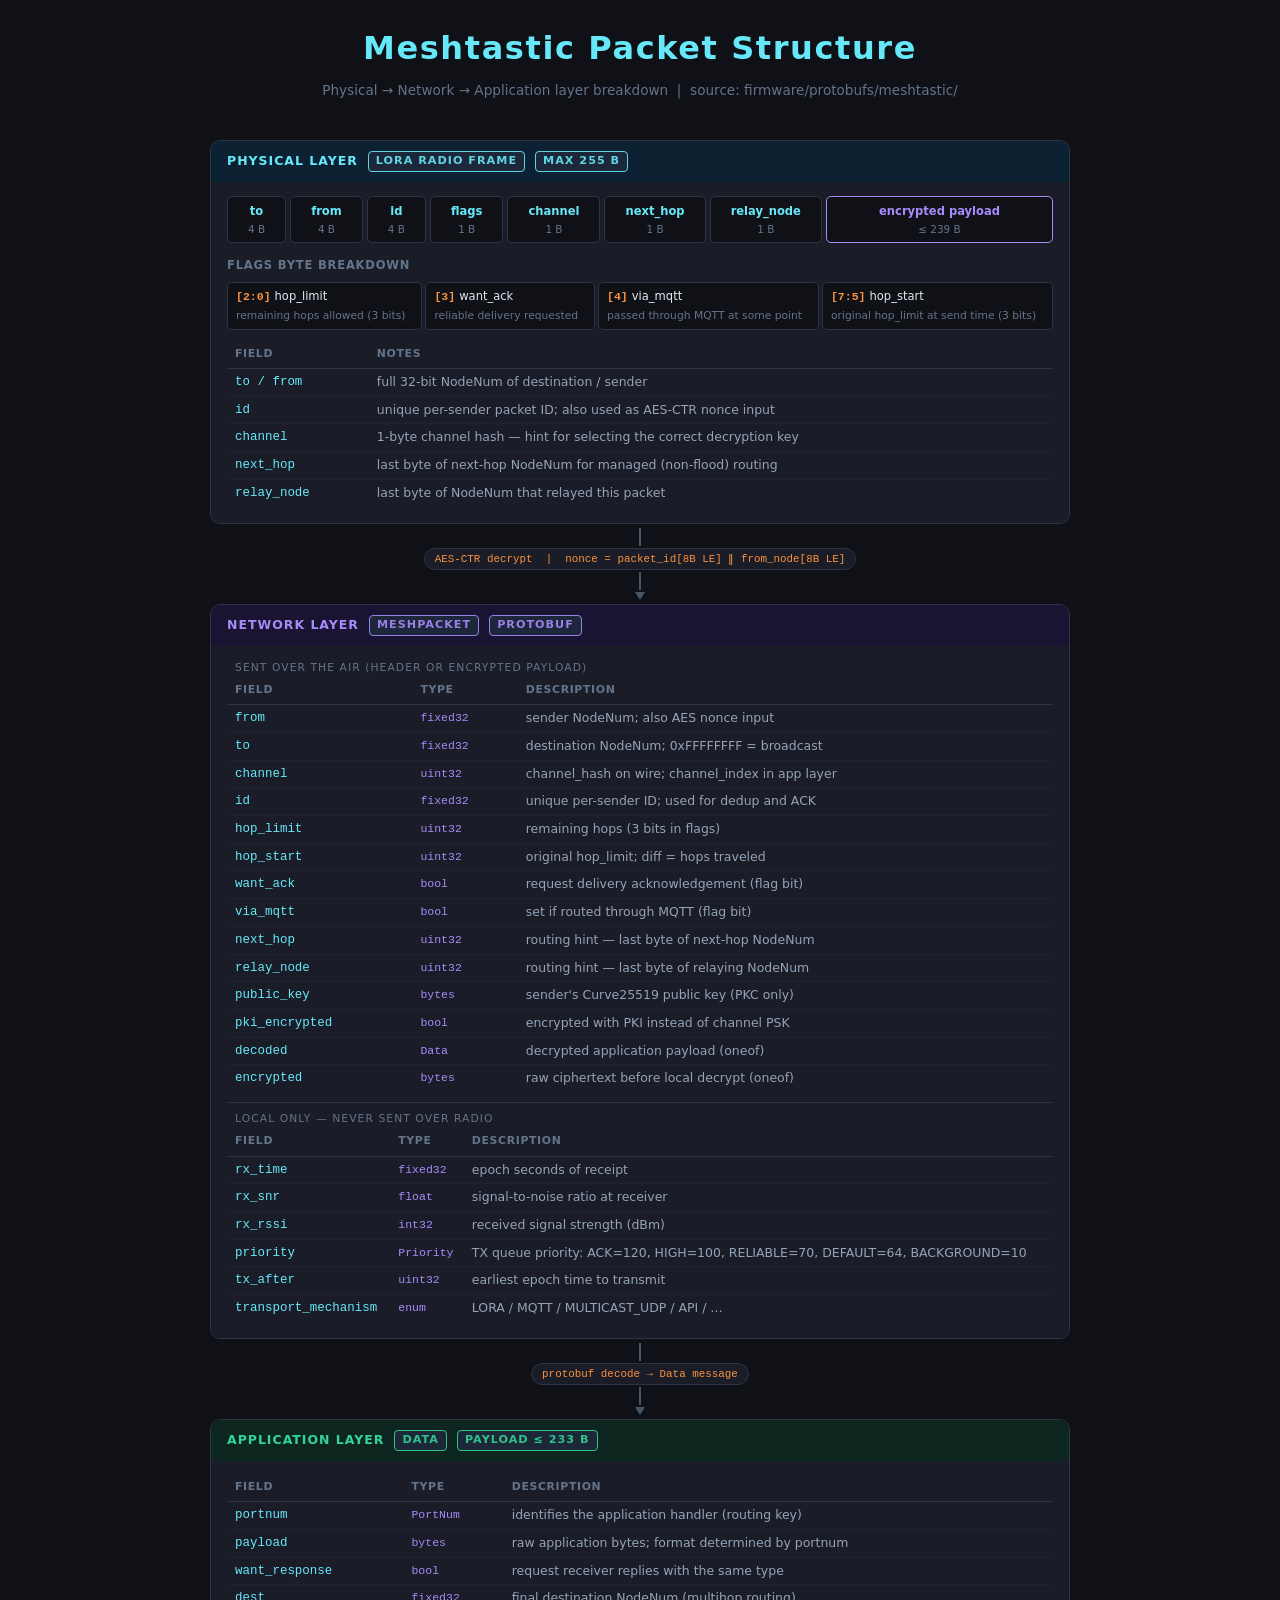
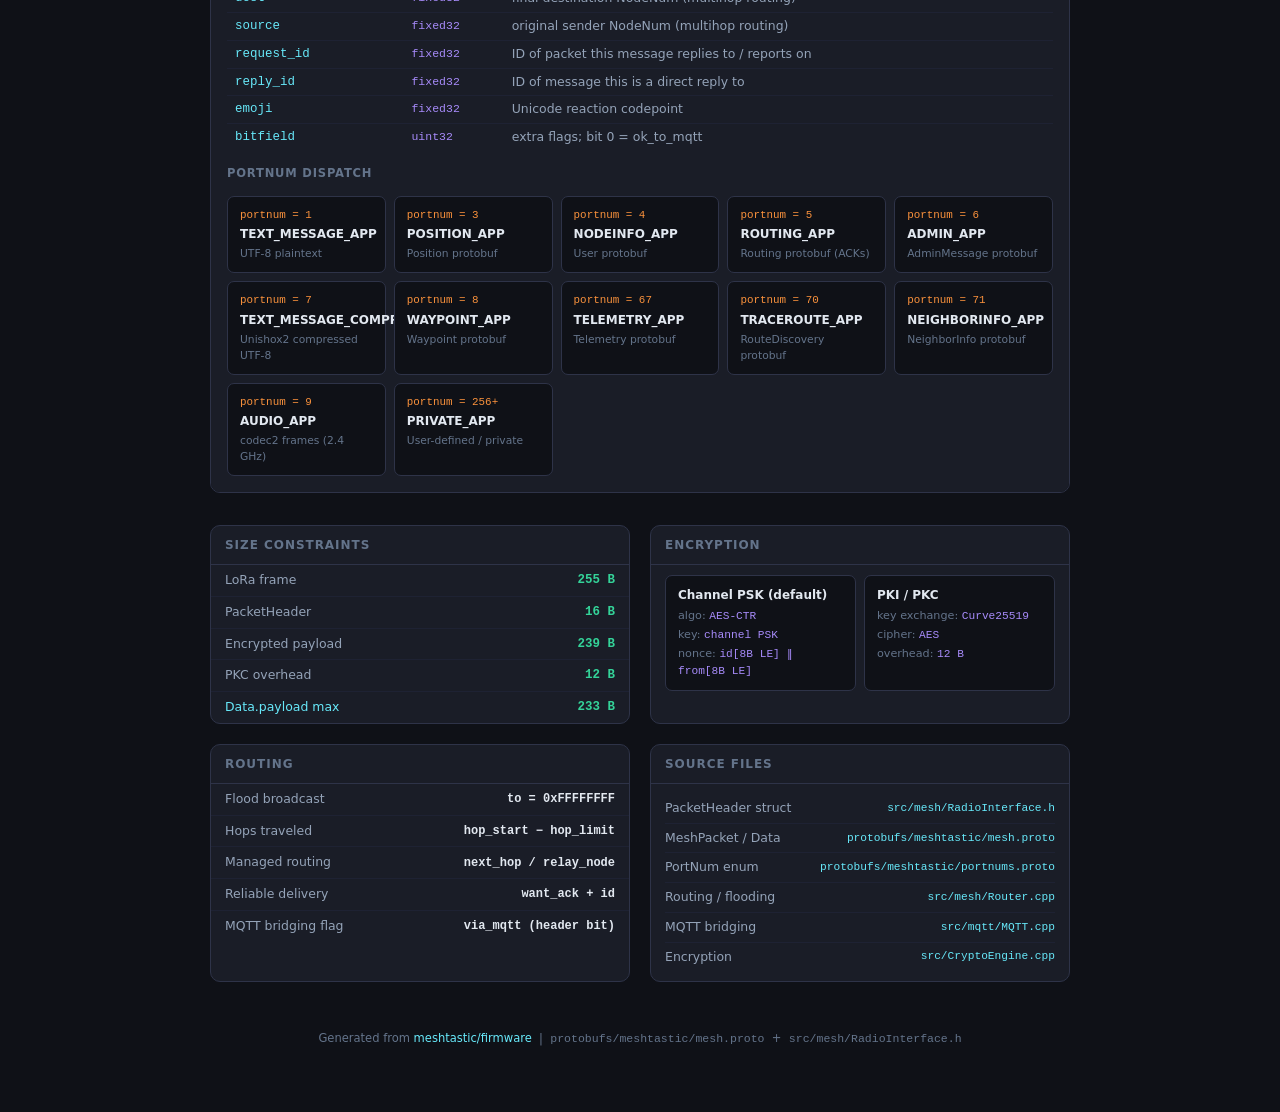
==== docs/MESHTASTIC_PACKET_DIAGRAM.html @ bd8e64f8 "Additiona Meshtastic documents pulled out form firmware" ====
<!DOCTYPE html>
<html lang="en">
<head>
  <meta charset="UTF-8" />
  <meta name="viewport" content="width=device-width, initial-scale=1.0" />
  <title>Meshtastic Packet Structure</title>
  <style>
    *, *::before, *::after { box-sizing: border-box; margin: 0; padding: 0; }

    :root {
      --bg:        #0f1117;
      --surface:   #1a1d27;
      --border:    #2e3348;
      --accent:    #67e8f9;   /* cyan */
      --accent2:   #a78bfa;   /* purple */
      --accent3:   #34d399;   /* green */
      --accent4:   #fb923c;   /* orange */
      --accent5:   #f472b6;   /* pink */
      --text:      #e2e8f0;
      --muted:     #64748b;
      --badge-bg:  #1e293b;
      --arrow:     #475569;
    }

    body {
      background: var(--bg);
      color: var(--text);
      font-family: 'Segoe UI', system-ui, sans-serif;
      font-size: 14px;
      line-height: 1.5;
      padding: 24px 16px 64px;
    }

    h1 {
      text-align: center;
      font-size: clamp(1.2rem, 4vw, 2rem);
      color: var(--accent);
      letter-spacing: 0.05em;
      margin-bottom: 8px;
    }
    .subtitle {
      text-align: center;
      color: var(--muted);
      font-size: 0.85rem;
      margin-bottom: 40px;
    }

    /* ── layout spine ── */
    .diagram {
      max-width: 860px;
      margin: 0 auto;
      display: flex;
      flex-direction: column;
      align-items: center;
      gap: 0;
    }

    /* ── generic layer card ── */
    .layer {
      width: 100%;
      border: 1px solid var(--border);
      border-radius: 10px;
      overflow: hidden;
    }

    .layer-header {
      display: flex;
      align-items: center;
      gap: 10px;
      padding: 10px 16px;
      font-size: 0.78rem;
      font-weight: 700;
      letter-spacing: 0.08em;
      text-transform: uppercase;
    }
    .layer-header .badge {
      background: var(--badge-bg);
      border: 1px solid currentColor;
      border-radius: 4px;
      padding: 1px 7px;
      font-size: 0.7rem;
      opacity: 0.9;
      white-space: nowrap;
    }
    .layer-body {
      padding: 14px 16px 16px;
      background: var(--surface);
    }

    /* ── physical layer colours ── */
    .layer-physical .layer-header { background: #0c2233; color: var(--accent); }
    .layer-network  .layer-header { background: #1a1433; color: var(--accent2); }
    .layer-app      .layer-header { background: #0d2620; color: var(--accent3); }

    /* ── header byte strip ── */
    .byte-strip {
      display: flex;
      flex-wrap: wrap;
      gap: 4px;
      margin-bottom: 14px;
    }
    .byte-cell {
      flex: 1 1 auto;
      min-width: 48px;
      text-align: center;
      border: 1px solid var(--border);
      border-radius: 5px;
      padding: 6px 4px 4px;
      background: var(--bg);
    }
    .byte-cell .field-name {
      font-size: 0.72rem;
      font-weight: 700;
      color: var(--accent);
      display: block;
    }
    .byte-cell .field-size {
      font-size: 0.65rem;
      color: var(--muted);
      display: block;
      margin-top: 2px;
    }

    /* ── flags detail ── */
    .flags-strip {
      display: flex;
      gap: 3px;
      flex-wrap: wrap;
      margin-bottom: 12px;
    }
    .flag-bit {
      flex: 1 1 auto;
      min-width: 80px;
      background: var(--bg);
      border: 1px solid var(--border);
      border-radius: 5px;
      padding: 5px 8px;
      font-size: 0.72rem;
    }
    .flag-bit .bits { color: var(--accent4); font-weight: 700; font-family: monospace; }
    .flag-bit .name { color: var(--text); margin-left: 4px; }
    .flag-bit .desc { color: var(--muted); display: block; margin-top: 2px; font-size: 0.67rem; }

    /* ── field table ── */
    .field-table {
      width: 100%;
      border-collapse: collapse;
      font-size: 0.78rem;
    }
    .field-table th {
      text-align: left;
      color: var(--muted);
      font-weight: 600;
      font-size: 0.68rem;
      text-transform: uppercase;
      letter-spacing: 0.06em;
      padding: 4px 8px 6px;
      border-bottom: 1px solid var(--border);
    }
    .field-table td {
      padding: 4px 8px;
      border-bottom: 1px solid #1e2233;
      vertical-align: top;
    }
    .field-table tr:last-child td { border-bottom: none; }
    .field-table tr:hover td { background: rgba(255,255,255,0.02); }

    .fname { font-family: 'Cascadia Code', 'Fira Code', monospace; color: var(--accent); }
    .ftype { font-family: monospace; color: var(--accent2); font-size: 0.72rem; }
    .fdesc { color: #94a3b8; }

    .section-label {
      font-size: 0.67rem;
      text-transform: uppercase;
      letter-spacing: 0.1em;
      color: var(--muted);
      padding: 8px 8px 2px;
      border-top: 1px solid var(--border);
    }
    .section-label:first-of-type { border-top: none; padding-top: 0; }

    /* ── arrow connector ── */
    .arrow-connector {
      display: flex;
      flex-direction: column;
      align-items: center;
      gap: 2px;
      padding: 4px 0;
      color: var(--muted);
      font-size: 0.72rem;
    }
    .arrow-connector .arrow-line {
      width: 2px;
      height: 18px;
      background: var(--arrow);
    }
    .arrow-connector .arrow-label {
      background: var(--surface);
      border: 1px solid var(--border);
      border-radius: 20px;
      padding: 2px 10px;
      font-family: monospace;
      font-size: 0.68rem;
      color: var(--accent4);
      white-space: nowrap;
    }
    .arrow-connector .arrow-head {
      width: 0;
      height: 0;
      border-left: 5px solid transparent;
      border-right: 5px solid transparent;
      border-top: 8px solid var(--arrow);
    }

    /* ── portnum grid ── */
    .portnum-grid {
      display: grid;
      grid-template-columns: repeat(auto-fill, minmax(155px, 1fr));
      gap: 8px;
      margin-top: 14px;
    }
    .portnum-card {
      background: var(--bg);
      border: 1px solid var(--border);
      border-radius: 7px;
      padding: 10px 12px;
      font-size: 0.75rem;
    }
    .portnum-card .pnum {
      font-family: monospace;
      font-size: 0.68rem;
      color: var(--accent4);
      display: block;
      margin-bottom: 2px;
    }
    .portnum-card .pname {
      font-weight: 700;
      color: var(--text);
      display: block;
    }
    .portnum-card .penc {
      color: var(--muted);
      font-size: 0.67rem;
      margin-top: 3px;
      display: block;
    }

    /* ── size table ── */
    .info-grid {
      display: grid;
      grid-template-columns: 1fr 1fr;
      gap: 20px;
      max-width: 860px;
      margin: 32px auto 0;
    }
    @media (max-width: 560px) { .info-grid { grid-template-columns: 1fr; } }

    .info-card {
      background: var(--surface);
      border: 1px solid var(--border);
      border-radius: 10px;
      overflow: hidden;
    }
    .info-card h3 {
      padding: 10px 14px;
      font-size: 0.75rem;
      text-transform: uppercase;
      letter-spacing: 0.08em;
      color: var(--muted);
      border-bottom: 1px solid var(--border);
    }
    .info-table {
      width: 100%;
      border-collapse: collapse;
      font-size: 0.78rem;
    }
    .info-table td {
      padding: 6px 14px;
      border-bottom: 1px solid #1e2233;
    }
    .info-table tr:last-child td { border-bottom: none; }
    .info-table td:first-child { color: #94a3b8; }
    .info-table td:last-child  { font-family: monospace; text-align: right; font-weight: 700; color: var(--accent3); }
    .info-table td.highlight   { color: var(--accent); }

    /* ── source files ── */
    .source-list {
      list-style: none;
      padding: 10px 14px;
      font-size: 0.78rem;
    }
    .source-list li {
      display: flex;
      justify-content: space-between;
      align-items: center;
      padding: 5px 0;
      border-bottom: 1px solid #1e2233;
      gap: 12px;
    }
    .source-list li:last-child { border-bottom: none; }
    .source-list .concept { color: #94a3b8; flex-shrink: 0; }
    .source-list .path {
      font-family: 'Cascadia Code', 'Fira Code', monospace;
      font-size: 0.7rem;
      color: var(--accent);
      text-align: right;
      word-break: break-all;
    }

    /* ── encryption section ── */
    .enc-grid {
      display: grid;
      grid-template-columns: 1fr 1fr;
      gap: 8px;
      margin-top: 0;
    }
    @media (max-width: 500px) { .enc-grid { grid-template-columns: 1fr; } }
    .enc-card {
      background: var(--bg);
      border: 1px solid var(--border);
      border-radius: 7px;
      padding: 10px 12px;
      font-size: 0.75rem;
    }
    .enc-card .enc-name { font-weight: 700; color: var(--text); display: block; margin-bottom: 4px; }
    .enc-card .enc-row  { color: var(--muted); font-size: 0.7rem; margin-top: 2px; }
    .enc-card .enc-val  { font-family: monospace; color: var(--accent2); }

    footer {
      text-align: center;
      margin-top: 48px;
      color: var(--muted);
      font-size: 0.72rem;
    }
    footer a { color: var(--accent); text-decoration: none; }
  </style>
</head>
<body>

<h1>Meshtastic Packet Structure</h1>
<p class="subtitle">Physical → Network → Application layer breakdown &nbsp;|&nbsp; source: firmware/protobufs/meshtastic/</p>

<div class="diagram">

  <!-- ══════════════════════════════════════════════════════════════
       PHYSICAL LAYER
  ════════════════════════════════════════════════════════════════ -->
  <div class="layer layer-physical">
    <div class="layer-header">
      Physical Layer
      <span class="badge">LoRa Radio Frame</span>
      <span class="badge">max 255 B</span>
    </div>
    <div class="layer-body">

      <div class="byte-strip">
        <div class="byte-cell">
          <span class="field-name">to</span>
          <span class="field-size">4 B</span>
        </div>
        <div class="byte-cell">
          <span class="field-name">from</span>
          <span class="field-size">4 B</span>
        </div>
        <div class="byte-cell">
          <span class="field-name">id</span>
          <span class="field-size">4 B</span>
        </div>
        <div class="byte-cell">
          <span class="field-name">flags</span>
          <span class="field-size">1 B</span>
        </div>
        <div class="byte-cell">
          <span class="field-name">channel</span>
          <span class="field-size">1 B</span>
        </div>
        <div class="byte-cell">
          <span class="field-name">next_hop</span>
          <span class="field-size">1 B</span>
        </div>
        <div class="byte-cell">
          <span class="field-name">relay_node</span>
          <span class="field-size">1 B</span>
        </div>
        <div class="byte-cell" style="flex-grow:3; border-color: var(--accent2);">
          <span class="field-name" style="color:var(--accent2);">encrypted payload</span>
          <span class="field-size">≤ 239 B</span>
        </div>
      </div>

      <div style="font-size:0.72rem; color:var(--muted); margin-bottom:8px; font-weight:600; text-transform:uppercase; letter-spacing:0.07em;">
        flags byte breakdown
      </div>
      <div class="flags-strip">
        <div class="flag-bit">
          <span class="bits">[2:0]</span><span class="name">hop_limit</span>
          <span class="desc">remaining hops allowed (3 bits)</span>
        </div>
        <div class="flag-bit">
          <span class="bits">[3]</span><span class="name">want_ack</span>
          <span class="desc">reliable delivery requested</span>
        </div>
        <div class="flag-bit">
          <span class="bits">[4]</span><span class="name">via_mqtt</span>
          <span class="desc">passed through MQTT at some point</span>
        </div>
        <div class="flag-bit">
          <span class="bits">[7:5]</span><span class="name">hop_start</span>
          <span class="desc">original hop_limit at send time (3 bits)</span>
        </div>
      </div>

      <table class="field-table">
        <thead><tr>
          <th>field</th><th>notes</th>
        </tr></thead>
        <tbody>
          <tr><td class="fname">to / from</td><td class="fdesc">full 32-bit NodeNum of destination / sender</td></tr>
          <tr><td class="fname">id</td><td class="fdesc">unique per-sender packet ID; also used as AES-CTR nonce input</td></tr>
          <tr><td class="fname">channel</td><td class="fdesc">1-byte channel hash — hint for selecting the correct decryption key</td></tr>
          <tr><td class="fname">next_hop</td><td class="fdesc">last byte of next-hop NodeNum for managed (non-flood) routing</td></tr>
          <tr><td class="fname">relay_node</td><td class="fdesc">last byte of NodeNum that relayed this packet</td></tr>
        </tbody>
      </table>
    </div>
  </div>

  <!-- arrow -->
  <div class="arrow-connector">
    <div class="arrow-line"></div>
    <div class="arrow-label">AES-CTR decrypt &nbsp;|&nbsp; nonce = packet_id[8B LE] ‖ from_node[8B LE]</div>
    <div class="arrow-line"></div>
    <div class="arrow-head"></div>
  </div>

  <!-- ══════════════════════════════════════════════════════════════
       NETWORK LAYER
  ════════════════════════════════════════════════════════════════ -->
  <div class="layer layer-network">
    <div class="layer-header">
      Network Layer
      <span class="badge">MeshPacket</span>
      <span class="badge">protobuf</span>
    </div>
    <div class="layer-body">

      <div class="section-label">Sent over the air (header or encrypted payload)</div>
      <table class="field-table">
        <thead><tr><th>field</th><th>type</th><th>description</th></tr></thead>
        <tbody>
          <tr><td class="fname">from</td>         <td class="ftype">fixed32</td> <td class="fdesc">sender NodeNum; also AES nonce input</td></tr>
          <tr><td class="fname">to</td>           <td class="ftype">fixed32</td> <td class="fdesc">destination NodeNum; 0xFFFFFFFF = broadcast</td></tr>
          <tr><td class="fname">channel</td>      <td class="ftype">uint32</td>  <td class="fdesc">channel_hash on wire; channel_index in app layer</td></tr>
          <tr><td class="fname">id</td>           <td class="ftype">fixed32</td> <td class="fdesc">unique per-sender ID; used for dedup and ACK</td></tr>
          <tr><td class="fname">hop_limit</td>    <td class="ftype">uint32</td>  <td class="fdesc">remaining hops (3 bits in flags)</td></tr>
          <tr><td class="fname">hop_start</td>    <td class="ftype">uint32</td>  <td class="fdesc">original hop_limit; diff = hops traveled</td></tr>
          <tr><td class="fname">want_ack</td>     <td class="ftype">bool</td>    <td class="fdesc">request delivery acknowledgement (flag bit)</td></tr>
          <tr><td class="fname">via_mqtt</td>     <td class="ftype">bool</td>    <td class="fdesc">set if routed through MQTT (flag bit)</td></tr>
          <tr><td class="fname">next_hop</td>     <td class="ftype">uint32</td>  <td class="fdesc">routing hint — last byte of next-hop NodeNum</td></tr>
          <tr><td class="fname">relay_node</td>   <td class="ftype">uint32</td>  <td class="fdesc">routing hint — last byte of relaying NodeNum</td></tr>
          <tr><td class="fname">public_key</td>   <td class="ftype">bytes</td>   <td class="fdesc">sender's Curve25519 public key (PKC only)</td></tr>
          <tr><td class="fname">pki_encrypted</td><td class="ftype">bool</td>    <td class="fdesc">encrypted with PKI instead of channel PSK</td></tr>
          <tr><td class="fname">decoded</td>      <td class="ftype">Data</td>    <td class="fdesc">decrypted application payload (oneof)</td></tr>
          <tr><td class="fname">encrypted</td>    <td class="ftype">bytes</td>   <td class="fdesc">raw ciphertext before local decrypt (oneof)</td></tr>
        </tbody>
      </table>

      <div class="section-label" style="margin-top:10px;">Local only — never sent over radio</div>
      <table class="field-table">
        <thead><tr><th>field</th><th>type</th><th>description</th></tr></thead>
        <tbody>
          <tr><td class="fname">rx_time</td>             <td class="ftype">fixed32</td> <td class="fdesc">epoch seconds of receipt</td></tr>
          <tr><td class="fname">rx_snr</td>              <td class="ftype">float</td>   <td class="fdesc">signal-to-noise ratio at receiver</td></tr>
          <tr><td class="fname">rx_rssi</td>             <td class="ftype">int32</td>   <td class="fdesc">received signal strength (dBm)</td></tr>
          <tr><td class="fname">priority</td>            <td class="ftype">Priority</td><td class="fdesc">TX queue priority: ACK=120, HIGH=100, RELIABLE=70, DEFAULT=64, BACKGROUND=10</td></tr>
          <tr><td class="fname">tx_after</td>            <td class="ftype">uint32</td>  <td class="fdesc">earliest epoch time to transmit</td></tr>
          <tr><td class="fname">transport_mechanism</td> <td class="ftype">enum</td>    <td class="fdesc">LORA / MQTT / MULTICAST_UDP / API / …</td></tr>
        </tbody>
      </table>
    </div>
  </div>

  <!-- arrow -->
  <div class="arrow-connector">
    <div class="arrow-line"></div>
    <div class="arrow-label">protobuf decode → Data message</div>
    <div class="arrow-line"></div>
    <div class="arrow-head"></div>
  </div>

  <!-- ══════════════════════════════════════════════════════════════
       APPLICATION LAYER
  ════════════════════════════════════════════════════════════════ -->
  <div class="layer layer-app">
    <div class="layer-header">
      Application Layer
      <span class="badge">Data</span>
      <span class="badge">payload ≤ 233 B</span>
    </div>
    <div class="layer-body">

      <table class="field-table">
        <thead><tr><th>field</th><th>type</th><th>description</th></tr></thead>
        <tbody>
          <tr><td class="fname">portnum</td>       <td class="ftype">PortNum</td>  <td class="fdesc">identifies the application handler (routing key)</td></tr>
          <tr><td class="fname">payload</td>       <td class="ftype">bytes</td>    <td class="fdesc">raw application bytes; format determined by portnum</td></tr>
          <tr><td class="fname">want_response</td> <td class="ftype">bool</td>     <td class="fdesc">request receiver replies with the same type</td></tr>
          <tr><td class="fname">dest</td>          <td class="ftype">fixed32</td>  <td class="fdesc">final destination NodeNum (multihop routing)</td></tr>
          <tr><td class="fname">source</td>        <td class="ftype">fixed32</td>  <td class="fdesc">original sender NodeNum (multihop routing)</td></tr>
          <tr><td class="fname">request_id</td>    <td class="ftype">fixed32</td>  <td class="fdesc">ID of packet this message replies to / reports on</td></tr>
          <tr><td class="fname">reply_id</td>      <td class="ftype">fixed32</td>  <td class="fdesc">ID of message this is a direct reply to</td></tr>
          <tr><td class="fname">emoji</td>         <td class="ftype">fixed32</td>  <td class="fdesc">Unicode reaction codepoint</td></tr>
          <tr><td class="fname">bitfield</td>      <td class="ftype">uint32</td>   <td class="fdesc">extra flags; bit 0 = ok_to_mqtt</td></tr>
        </tbody>
      </table>

      <!-- portnum grid -->
      <div style="font-size:0.72rem; color:var(--muted); margin: 14px 0 6px; font-weight:600; text-transform:uppercase; letter-spacing:0.07em;">
        PortNum dispatch
      </div>
      <div class="portnum-grid">
        <div class="portnum-card">
          <span class="pnum">portnum = 1</span>
          <span class="pname">TEXT_MESSAGE_APP</span>
          <span class="penc">UTF-8 plaintext</span>
        </div>
        <div class="portnum-card">
          <span class="pnum">portnum = 3</span>
          <span class="pname">POSITION_APP</span>
          <span class="penc">Position protobuf</span>
        </div>
        <div class="portnum-card">
          <span class="pnum">portnum = 4</span>
          <span class="pname">NODEINFO_APP</span>
          <span class="penc">User protobuf</span>
        </div>
        <div class="portnum-card">
          <span class="pnum">portnum = 5</span>
          <span class="pname">ROUTING_APP</span>
          <span class="penc">Routing protobuf (ACKs)</span>
        </div>
        <div class="portnum-card">
          <span class="pnum">portnum = 6</span>
          <span class="pname">ADMIN_APP</span>
          <span class="penc">AdminMessage protobuf</span>
        </div>
        <div class="portnum-card">
          <span class="pnum">portnum = 7</span>
          <span class="pname">TEXT_MESSAGE_COMPRESSED</span>
          <span class="penc">Unishox2 compressed UTF-8</span>
        </div>
        <div class="portnum-card">
          <span class="pnum">portnum = 8</span>
          <span class="pname">WAYPOINT_APP</span>
          <span class="penc">Waypoint protobuf</span>
        </div>
        <div class="portnum-card">
          <span class="pnum">portnum = 67</span>
          <span class="pname">TELEMETRY_APP</span>
          <span class="penc">Telemetry protobuf</span>
        </div>
        <div class="portnum-card">
          <span class="pnum">portnum = 70</span>
          <span class="pname">TRACEROUTE_APP</span>
          <span class="penc">RouteDiscovery protobuf</span>
        </div>
        <div class="portnum-card">
          <span class="pnum">portnum = 71</span>
          <span class="pname">NEIGHBORINFO_APP</span>
          <span class="penc">NeighborInfo protobuf</span>
        </div>
        <div class="portnum-card">
          <span class="pnum">portnum = 9</span>
          <span class="pname">AUDIO_APP</span>
          <span class="penc">codec2 frames (2.4 GHz)</span>
        </div>
        <div class="portnum-card">
          <span class="pnum">portnum = 256+</span>
          <span class="pname">PRIVATE_APP</span>
          <span class="penc">User-defined / private</span>
        </div>
      </div>
    </div>
  </div>

</div><!-- /diagram -->

<!-- ══════════════════════════════════════════════════════════════
     INFO CARDS
════════════════════════════════════════════════════════════════ -->
<div class="info-grid">

  <div class="info-card">
    <h3>Size Constraints</h3>
    <table class="info-table">
      <tr><td>LoRa frame</td>             <td>255 B</td></tr>
      <tr><td>PacketHeader</td>           <td>16 B</td></tr>
      <tr><td>Encrypted payload</td>      <td>239 B</td></tr>
      <tr><td>PKC overhead</td>           <td>12 B</td></tr>
      <tr><td class="highlight">Data.payload max</td><td>233 B</td></tr>
    </table>
  </div>

  <div class="info-card">
    <h3>Encryption</h3>
    <div style="padding: 10px 14px;">
      <div class="enc-grid">
        <div class="enc-card">
          <span class="enc-name">Channel PSK (default)</span>
          <div class="enc-row">algo: <span class="enc-val">AES-CTR</span></div>
          <div class="enc-row">key: <span class="enc-val">channel PSK</span></div>
          <div class="enc-row">nonce: <span class="enc-val">id[8B LE] ‖ from[8B LE]</span></div>
        </div>
        <div class="enc-card">
          <span class="enc-name">PKI / PKC</span>
          <div class="enc-row">key exchange: <span class="enc-val">Curve25519</span></div>
          <div class="enc-row">cipher: <span class="enc-val">AES</span></div>
          <div class="enc-row">overhead: <span class="enc-val">12 B</span></div>
        </div>
      </div>
    </div>
  </div>

  <div class="info-card">
    <h3>Routing</h3>
    <table class="info-table">
      <tr><td>Flood broadcast</td>       <td style="color:var(--text); font-family:monospace; font-size:0.75rem;">to = 0xFFFFFFFF</td></tr>
      <tr><td>Hops traveled</td>         <td style="color:var(--text); font-family:monospace; font-size:0.75rem;">hop_start − hop_limit</td></tr>
      <tr><td>Managed routing</td>       <td style="color:var(--text); font-family:monospace; font-size:0.75rem;">next_hop / relay_node</td></tr>
      <tr><td>Reliable delivery</td>     <td style="color:var(--text); font-family:monospace; font-size:0.75rem;">want_ack + id</td></tr>
      <tr><td>MQTT bridging flag</td>    <td style="color:var(--text); font-family:monospace; font-size:0.75rem;">via_mqtt (header bit)</td></tr>
    </table>
  </div>

  <div class="info-card">
    <h3>Source Files</h3>
    <ul class="source-list">
      <li><span class="concept">PacketHeader struct</span>  <span class="path">src/mesh/RadioInterface.h</span></li>
      <li><span class="concept">MeshPacket / Data</span>    <span class="path">protobufs/meshtastic/mesh.proto</span></li>
      <li><span class="concept">PortNum enum</span>          <span class="path">protobufs/meshtastic/portnums.proto</span></li>
      <li><span class="concept">Routing / flooding</span>   <span class="path">src/mesh/Router.cpp</span></li>
      <li><span class="concept">MQTT bridging</span>         <span class="path">src/mqtt/MQTT.cpp</span></li>
      <li><span class="concept">Encryption</span>            <span class="path">src/CryptoEngine.cpp</span></li>
    </ul>
  </div>

</div>

<footer>
  Generated from <a href="https://github.com/meshtastic/firmware">meshtastic/firmware</a> &nbsp;|&nbsp;
  <code>protobufs/meshtastic/mesh.proto</code> &nbsp;+&nbsp; <code>src/mesh/RadioInterface.h</code>
</footer>

</body>
</html>
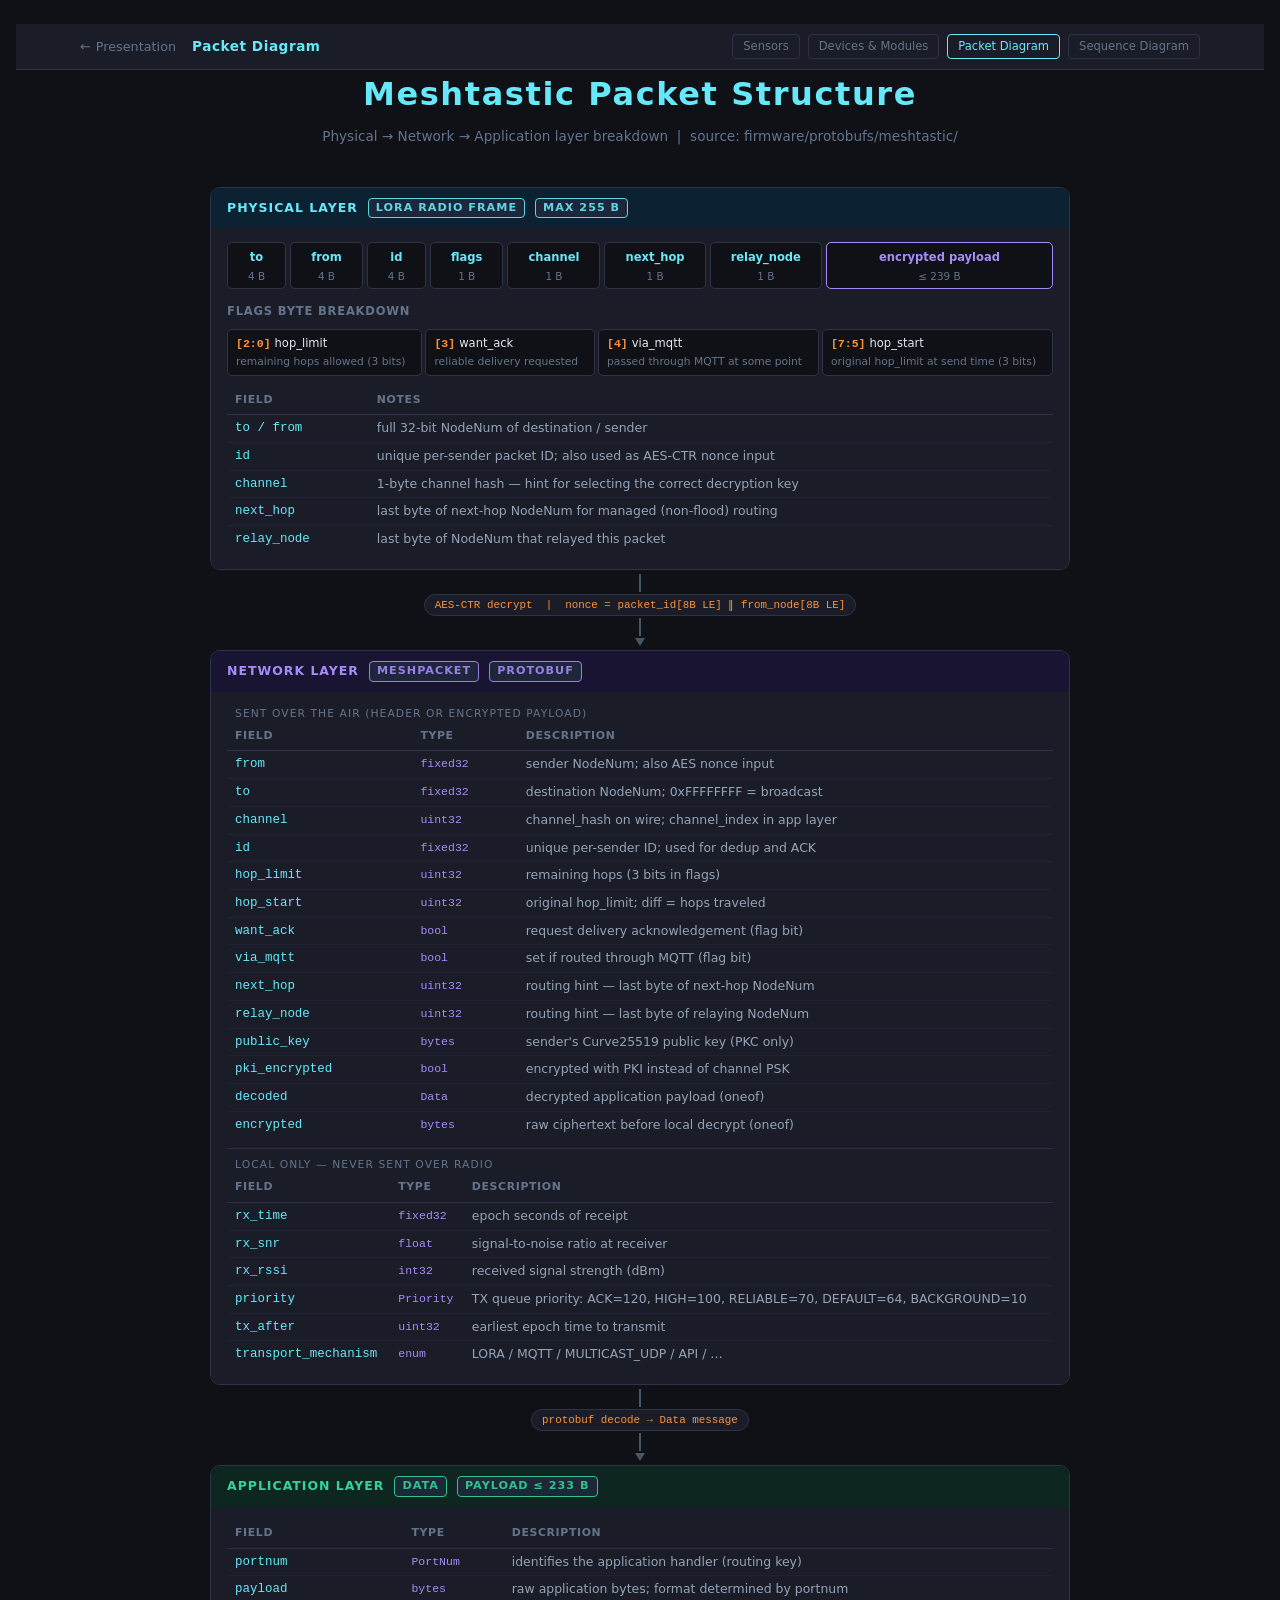
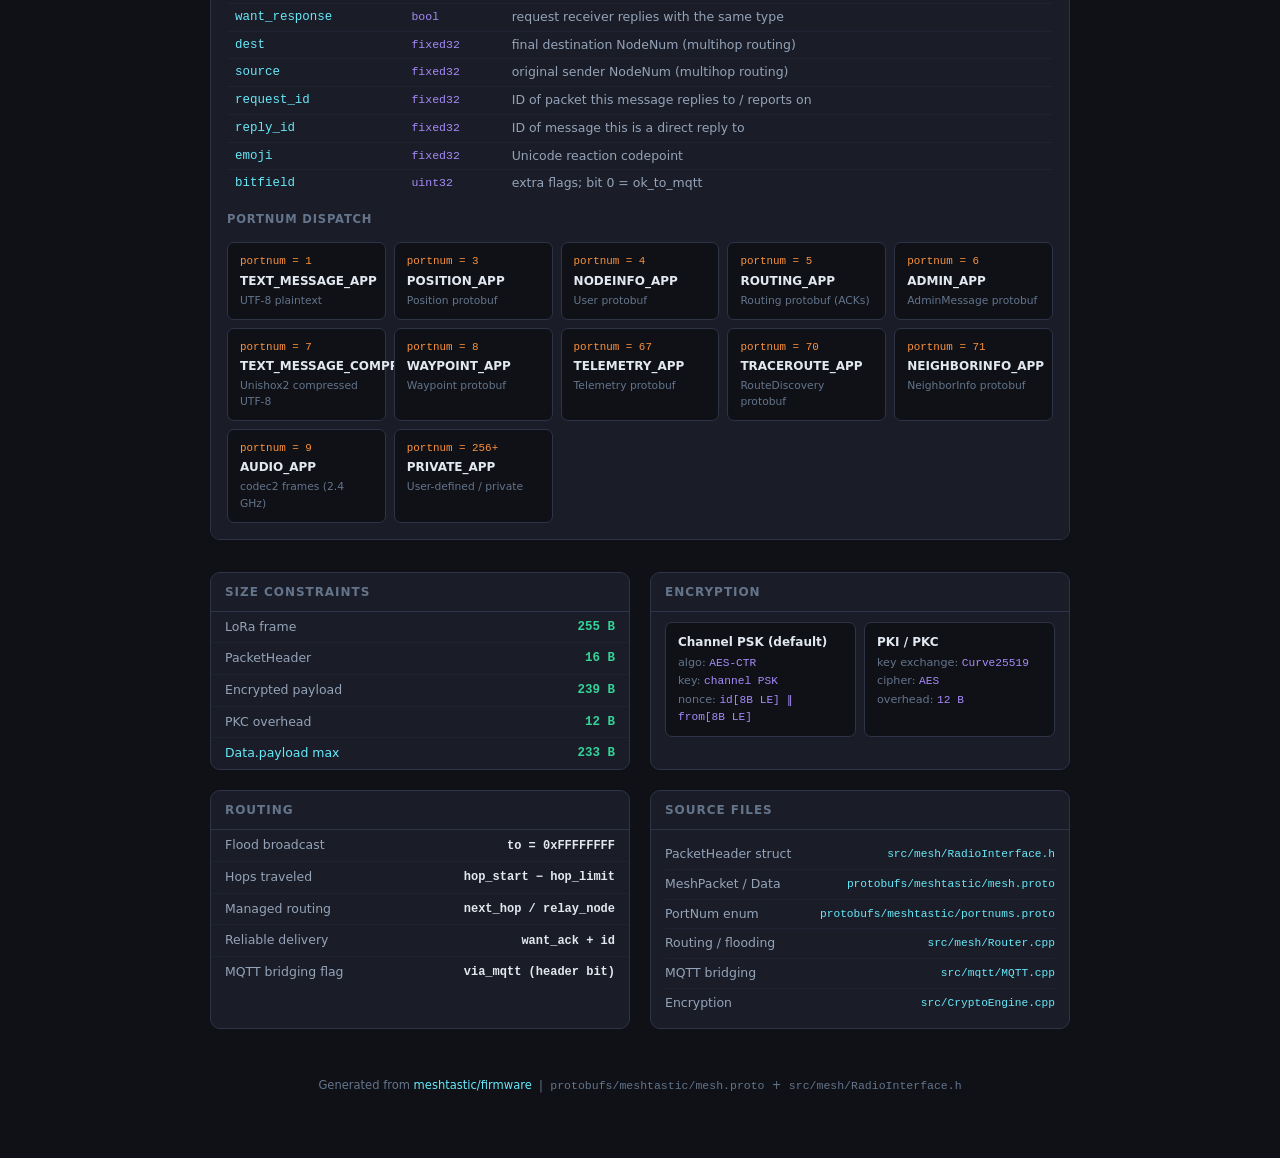
==== commit dd718cc4: "style: add consistent topbar nav to packet and sequence diagram pages" ====
--- a/docs/MESHTASTIC_PACKET_DIAGRAM.html
+++ b/docs/MESHTASTIC_PACKET_DIAGRAM.html
@@ -333,9 +333,43 @@
       font-size: 0.72rem;
     }
     footer a { color: var(--accent); text-decoration: none; }
+
+    /* ── top bar ── */
+    .topbar {
+      position: sticky; top: 0; z-index: 200;
+      background: var(--surface);
+      border-bottom: 1px solid var(--border);
+      padding: 10px 5vw;
+      display: flex; align-items: center; gap: 16px; flex-wrap: wrap;
+    }
+    .topbar a.back {
+      color: var(--muted); text-decoration: none; font-size: 0.8rem;
+      display: flex; align-items: center; gap: 5px; transition: color 0.15s;
+    }
+    .topbar a.back::before { content: '←'; }
+    .topbar a.back:hover { color: var(--accent); }
+    .topbar .doc-title { font-size: 0.85rem; font-weight: 700; color: var(--accent); letter-spacing: 0.04em; flex: 1; }
+    .topbar .file-links { display: flex; gap: 8px; flex-wrap: wrap; }
+    .topbar .file-links a {
+      font-size: 0.72rem; color: var(--muted); text-decoration: none;
+      padding: 3px 10px; border: 1px solid var(--border); border-radius: 4px;
+      transition: color 0.15s, border-color 0.15s;
+    }
+    .topbar .file-links a:hover, .topbar .file-links a.active { color: var(--accent); border-color: var(--accent); }
   </style>
 </head>
 <body>
+
+<div class="topbar">
+  <a class="back" href="../index.html">Presentation</a>
+  <span class="doc-title">Packet Diagram</span>
+  <nav class="file-links">
+    <a href="viewer.html?file=MESHTASTIC_SENSORS.md">Sensors</a>
+    <a href="viewer.html?file=MESHTASTIC_DEVICES_MODULES.md">Devices &amp; Modules</a>
+    <a href="MESHTASTIC_PACKET_DIAGRAM.html" class="active">Packet Diagram</a>
+    <a href="MESHTASTIC_SEQUENCE_DIAGRAM.html">Sequence Diagram</a>
+  </nav>
+</div>
 
 <h1>Meshtastic Packet Structure</h1>
 <p class="subtitle">Physical → Network → Application layer breakdown &nbsp;|&nbsp; source: firmware/protobufs/meshtastic/</p>
